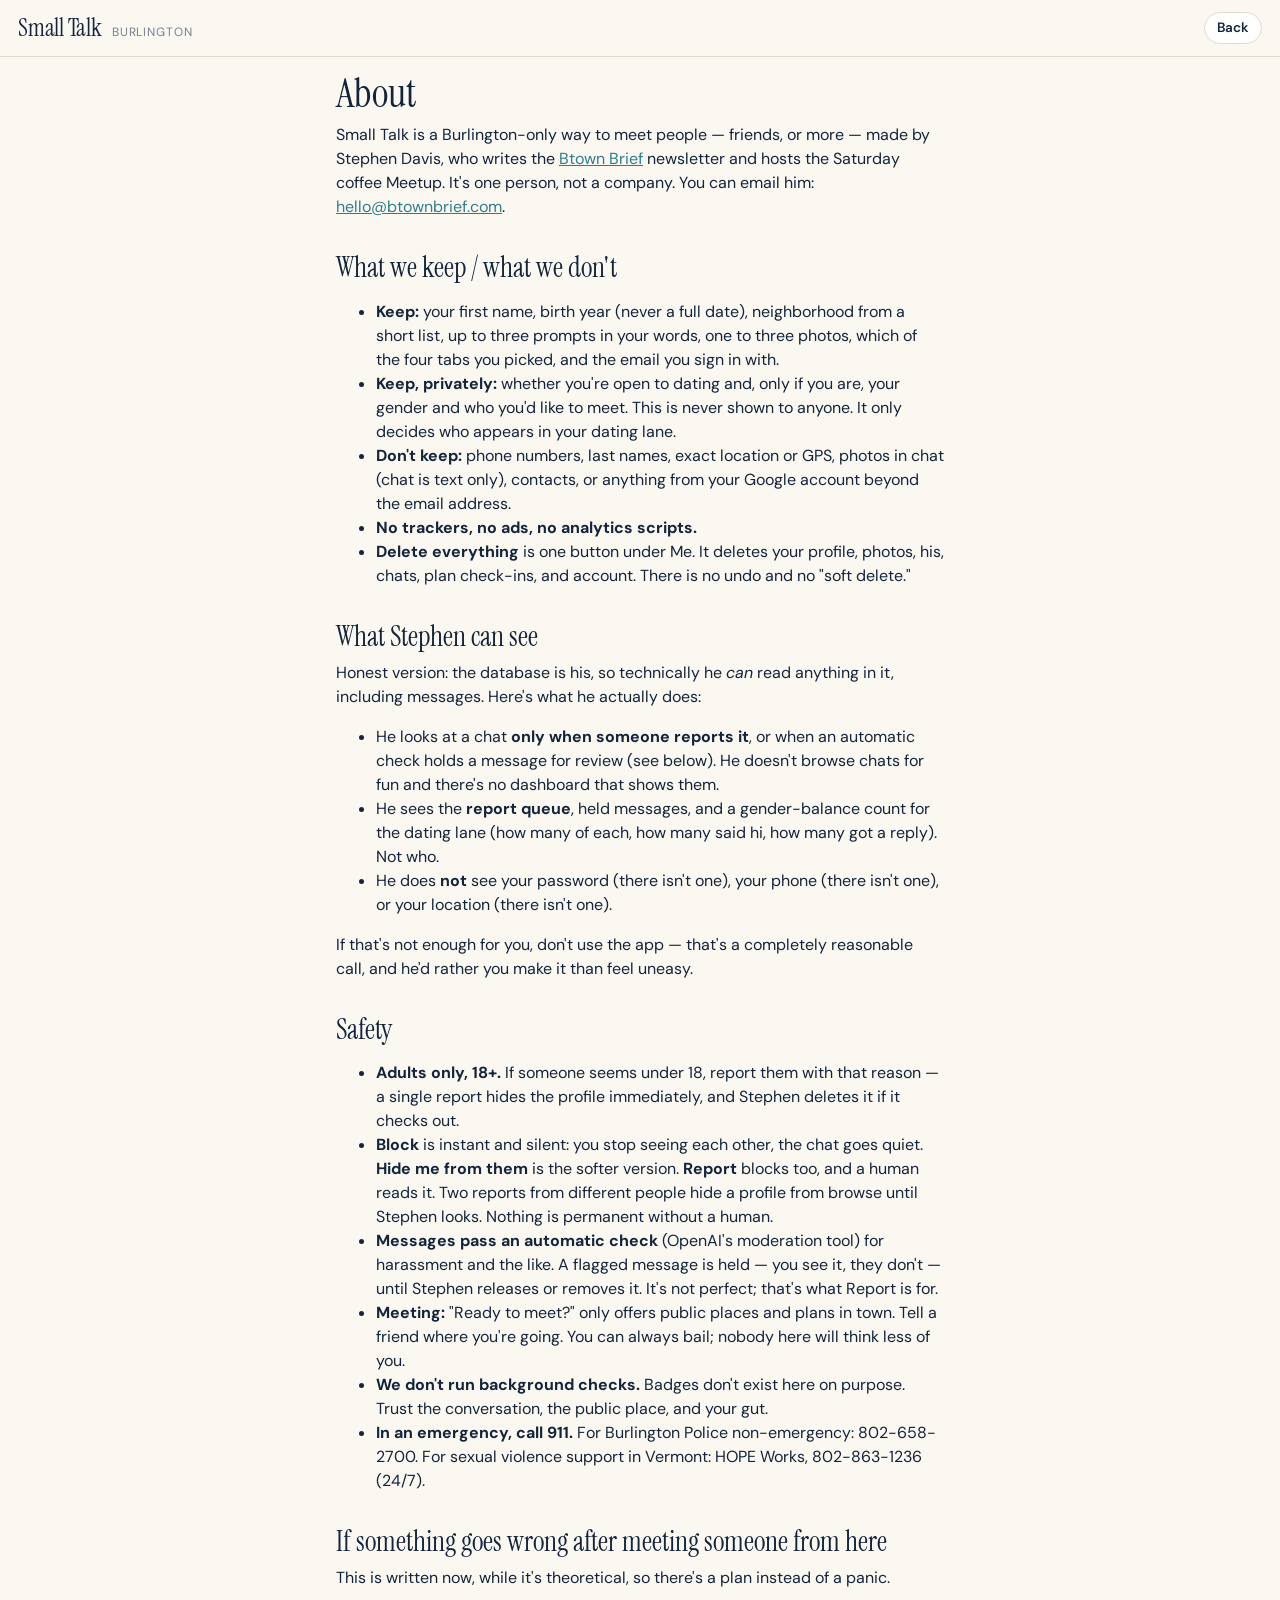
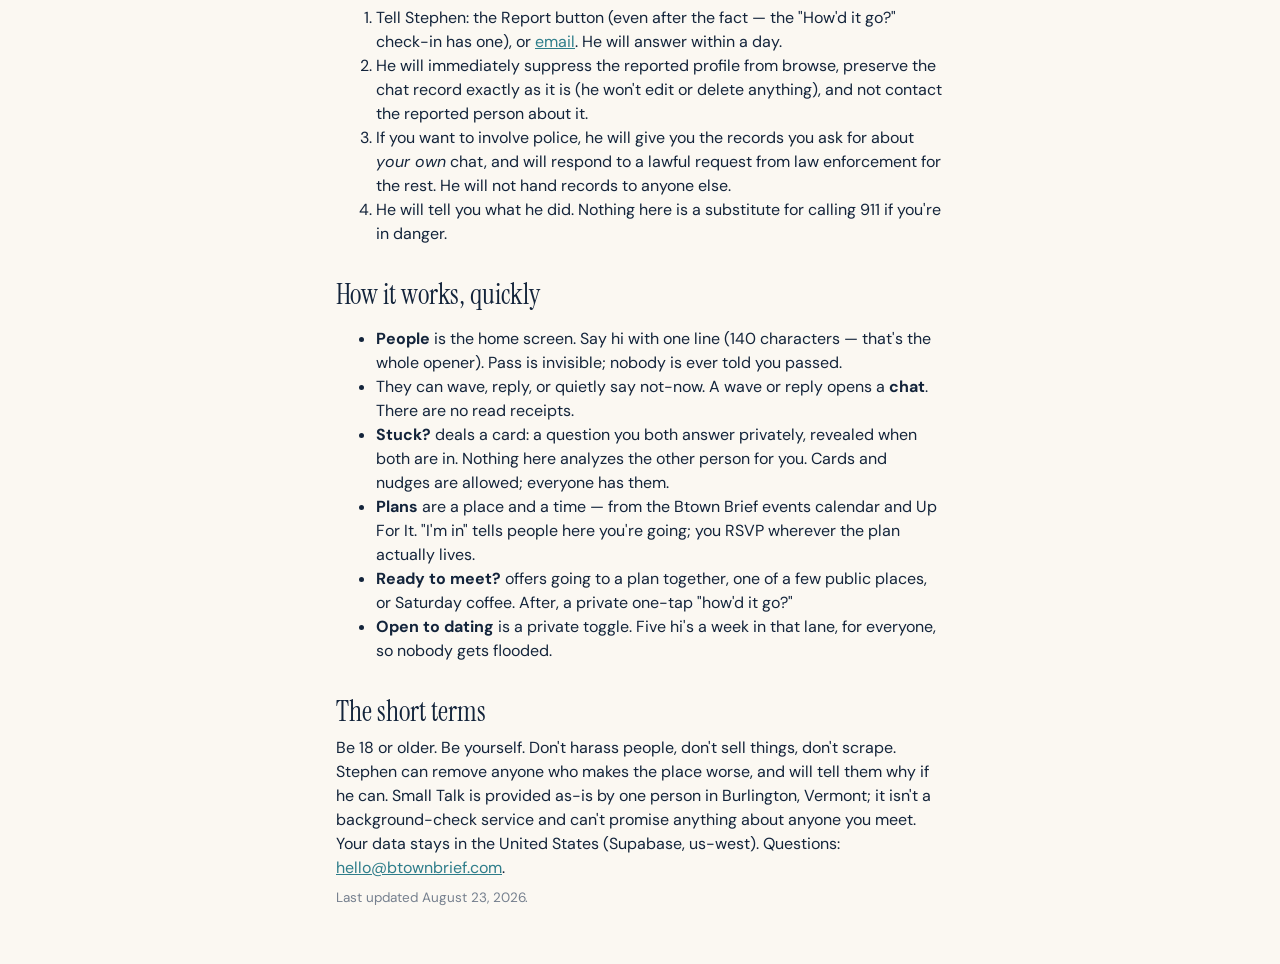
==== about.html @ 81dd1194 "Small Talk: Burlington friends+dating app — people home, private dating lane, hi-with-one-line, card" ====
<!doctype html>
<html lang="en">
<head>
<meta charset="utf-8">
<meta name="viewport" content="width=device-width, initial-scale=1">
<title>About Small Talk</title>
<meta name="robots" content="noindex">
<link rel="icon" href="icon.svg" type="image/svg+xml">
<link rel="stylesheet" href="https://fonts.googleapis.com/css2?family=Instrument+Serif:ital@0;1&family=DM+Sans:opsz,wght@9..40,400;9..40,500;9..40,600&display=swap">
<link rel="stylesheet" href="css/style.css">
<style>
  main { max-width: 640px; }
  article p, article li { max-width: 66ch; }
  article h2 { margin-top: 34px; }
  article h3 { margin-top: 22px; font-size: 20px; }
</style>
</head>
<body class="no-tabbar">
<header class="top"><div class="brand"><a class="wordmark" href="./" style="text-decoration:none;color:inherit">Small Talk</a><span class="place">Burlington</span></div><a class="btn sm" href="./">Back</a></header>
<main>
<article>
  <h1>About</h1>
  <p class="lede">Small Talk is a Burlington-only way to meet people — friends, or more — made by Stephen Davis, who writes the <a href="https://www.btownbrief.com" rel="noopener">Btown Brief</a> newsletter and hosts the Saturday coffee Meetup. It's one person, not a company. You can email him: <a href="mailto:hello@btownbrief.com">hello@btownbrief.com</a>.</p>

  <h2 id="keep">What we keep / what we don't</h2>
  <ul>
    <li><b>Keep:</b> your first name, birth year (never a full date), neighborhood from a short list, up to three prompts in your words, one to three photos, which of the four tabs you picked, and the email you sign in with.</li>
    <li><b>Keep, privately:</b> whether you're open to dating and, only if you are, your gender and who you'd like to meet. This is never shown to anyone. It only decides who appears in your dating lane.</li>
    <li><b>Don't keep:</b> phone numbers, last names, exact location or GPS, photos in chat (chat is text only), contacts, or anything from your Google account beyond the email address.</li>
    <li><b>No trackers, no ads, no analytics scripts.</b></li>
    <li><b>Delete everything</b> is one button under Me. It deletes your profile, photos, his, chats, plan check-ins, and account. There is no undo and no "soft delete."</li>
  </ul>

  <h2 id="see">What Stephen can see</h2>
  <p>Honest version: the database is his, so technically he <em>can</em> read anything in it, including messages. Here's what he actually does:</p>
  <ul>
    <li>He looks at a chat <b>only when someone reports it</b>, or when an automatic check holds a message for review (see below). He doesn't browse chats for fun and there's no dashboard that shows them.</li>
    <li>He sees the <b>report queue</b>, held messages, and a gender-balance count for the dating lane (how many of each, how many said hi, how many got a reply). Not who.</li>
    <li>He does <b>not</b> see your password (there isn't one), your phone (there isn't one), or your location (there isn't one).</li>
  </ul>
  <p>If that's not enough for you, don't use the app — that's a completely reasonable call, and he'd rather you make it than feel uneasy.</p>

  <h2 id="safety">Safety</h2>
  <ul>
    <li><b>Adults only, 18+.</b> If someone seems under 18, report them with that reason — a single report hides the profile immediately, and Stephen deletes it if it checks out.</li>
    <li><b>Block</b> is instant and silent: you stop seeing each other, the chat goes quiet. <b>Hide me from them</b> is the softer version. <b>Report</b> blocks too, and a human reads it. Two reports from different people hide a profile from browse until Stephen looks. Nothing is permanent without a human.</li>
    <li><b>Messages pass an automatic check</b> (OpenAI's moderation tool) for harassment and the like. A flagged message is held — you see it, they don't — until Stephen releases or removes it. It's not perfect; that's what Report is for.</li>
    <li><b>Meeting:</b> "Ready to meet?" only offers public places and plans in town. Tell a friend where you're going. You can always bail; nobody here will think less of you.</li>
    <li><b>We don't run background checks.</b> Badges don't exist here on purpose. Trust the conversation, the public place, and your gut.</li>
    <li><b>In an emergency, call 911.</b> For Burlington Police non-emergency: 802-658-2700. For sexual violence support in Vermont: HOPE Works, 802-863-1236 (24/7).</li>
  </ul>

  <h2 id="incident">If something goes wrong after meeting someone from here</h2>
  <p>This is written now, while it's theoretical, so there's a plan instead of a panic.</p>
  <ol>
    <li>Tell Stephen: the Report button (even after the fact — the "How'd it go?" check-in has one), or <a href="mailto:hello@btownbrief.com">email</a>. He will answer within a day.</li>
    <li>He will immediately suppress the reported profile from browse, preserve the chat record exactly as it is (he won't edit or delete anything), and not contact the reported person about it.</li>
    <li>If you want to involve police, he will give you the records you ask for about <em>your own</em> chat, and will respond to a lawful request from law enforcement for the rest. He will not hand records to anyone else.</li>
    <li>He will tell you what he did. Nothing here is a substitute for calling 911 if you're in danger.</li>
  </ol>

  <h2 id="how">How it works, quickly</h2>
  <ul>
    <li><b>People</b> is the home screen. Say hi with one line (140 characters — that's the whole opener). Pass is invisible; nobody is ever told you passed.</li>
    <li>They can wave, reply, or quietly say not-now. A wave or reply opens a <b>chat</b>. There are no read receipts.</li>
    <li><b>Stuck?</b> deals a card: a question you both answer privately, revealed when both are in. Nothing here analyzes the other person for you. Cards and nudges are allowed; everyone has them.</li>
    <li><b>Plans</b> are a place and a time — from the Btown Brief events calendar and Up For It. "I'm in" tells people here you're going; you RSVP wherever the plan actually lives.</li>
    <li><b>Ready to meet?</b> offers going to a plan together, one of a few public places, or Saturday coffee. After, a private one-tap "how'd it go?"</li>
    <li><b>Open to dating</b> is a private toggle. Five hi's a week in that lane, for everyone, so nobody gets flooded.</li>
  </ul>

  <h2 id="terms">The short terms</h2>
  <p>Be 18 or older. Be yourself. Don't harass people, don't sell things, don't scrape. Stephen can remove anyone who makes the place worse, and will tell them why if he can. Small Talk is provided as-is by one person in Burlington, Vermont; it isn't a background-check service and can't promise anything about anyone you meet. Your data stays in the United States (Supabase, us-west). Questions: <a href="mailto:hello@btownbrief.com">hello@btownbrief.com</a>.</p>
  <p class="small muted">Last updated August 23, 2026.</p>
</article>
</main>
</body>
</html>
---- css/style.css ----
/* SMALL TALK — City Guide materials: warm paper, navy ink, lake teal,
   Instrument Serif + DM Sans. One accent. Dark mode by tokens only. */

:root {
  --paper: #FBF8F2; --paper-2: #F3EEE3; --card: #FFFFFF;
  --ink: #13243B; --ink-2: #3E4A5C; --ink-3: #76808F; --line: #E2DBCC;
  --teal: #2E7D8A; --teal-ink: #FFFFFF; --teal-soft: #DCEBEC;
  --rose: #B5524F; --rose-soft: #F3E1DF;
  --good: #3B7A4B; --warn: #A36A1C;
  --shadow: 0 12px 32px rgba(19, 36, 59, .14);
  --r: 14px; --r-sm: 9px;
  --serif: "Instrument Serif", Georgia, "Times New Roman", serif;
  --sans: "DM Sans", -apple-system, BlinkMacSystemFont, "Segoe UI", sans-serif;
  --tabbar: 64px;
  color-scheme: light dark;
}
@media (prefers-color-scheme: dark) {
  :root:not([data-theme="light"]) {
    --paper: #0F1A29; --paper-2: #16233A; --card: #121D30;
    --ink: #EDE7DA; --ink-2: #C7C0B1; --ink-3: #8E8A80; --line: #26344A;
    --teal: #5FB0BC; --teal-ink: #08202A; --teal-soft: #17333B;
    --rose: #E08A86; --rose-soft: #3B2323; --good: #7FBF8E; --warn: #D9A35A;
    --shadow: 0 12px 32px rgba(0, 0, 0, .5);
  }
}
:root[data-theme="dark"] {
  --paper: #0F1A29; --paper-2: #16233A; --card: #121D30;
  --ink: #EDE7DA; --ink-2: #C7C0B1; --ink-3: #8E8A80; --line: #26344A;
  --teal: #5FB0BC; --teal-ink: #08202A; --teal-soft: #17333B;
  --rose: #E08A86; --rose-soft: #3B2323; --good: #7FBF8E; --warn: #D9A35A;
  --shadow: 0 12px 32px rgba(0, 0, 0, .5);
}

* { box-sizing: border-box; }
[hidden] { display: none !important; }
html { -webkit-text-size-adjust: 100%; }
body {
  margin: 0; background: var(--paper); color: var(--ink);
  font: 16px/1.5 var(--sans); -webkit-font-smoothing: antialiased;
  min-height: 100dvh; padding-bottom: calc(var(--tabbar) + env(safe-area-inset-bottom));
}
body.no-tabbar { padding-bottom: 24px; }
a { color: var(--teal); }
button { font: inherit; color: inherit; }
button, [role="button"] { cursor: pointer; }
:focus-visible { outline: 2px solid var(--teal); outline-offset: 2px; }
.skip { position: absolute; left: -999px; top: 8px; background: var(--teal); color: var(--teal-ink); padding: 6px 10px; border-radius: 6px; z-index: 50; }
.skip:focus { left: 8px; }
.sr { position: absolute; width: 1px; height: 1px; overflow: hidden; clip: rect(0 0 0 0); white-space: nowrap; }
h1, h2, h3 { font-family: var(--serif); font-weight: 400; line-height: 1.1; margin: 0; text-wrap: balance; }
h1 { font-size: 40px; } h2 { font-size: 28px; } h3 { font-size: 22px; }
p { margin: 8px 0; }
.muted { color: var(--ink-3); }
.small { font-size: 13.5px; }
.tiny { font-size: 12px; }
hr { border: 0; border-top: 1px solid var(--line); margin: 18px 0; }

/* top bar */
.top { position: sticky; top: 0; z-index: 5; display: flex; align-items: center; justify-content: space-between; padding: calc(10px + env(safe-area-inset-top)) 18px 10px; background: color-mix(in srgb, var(--paper) 92%, transparent); backdrop-filter: blur(10px); border-bottom: 1px solid var(--line); }
.brand { display: flex; align-items: baseline; gap: 10px; }
.wordmark { font-family: var(--serif); font-size: 24px; letter-spacing: -.01em; }
.place { font-size: 12px; letter-spacing: .08em; text-transform: uppercase; color: var(--ink-3); }
.top-right { display: flex; gap: 8px; align-items: center; }

main { max-width: 640px; margin: 0 auto; padding: 14px 16px 24px; overflow-x: clip; }
body { overflow-x: hidden; }

/* buttons */
.btn { display: inline-flex; align-items: center; justify-content: center; gap: 8px; border: 1px solid var(--line); background: var(--card); color: var(--ink); border-radius: 999px; padding: 10px 16px; font-weight: 600; font-size: 15px; line-height: 1.2; min-height: 42px; text-decoration: none; }
.btn:disabled { opacity: .5; cursor: default; }
.btn.primary { background: var(--teal); border-color: var(--teal); color: var(--teal-ink); }
.btn.ghost { background: transparent; }
.btn.quiet { border-color: transparent; background: transparent; color: var(--ink-2); }
.btn.danger { color: var(--rose); border-color: var(--rose-soft); background: var(--rose-soft); }
.btn.block { width: 100%; }
.btn.sm { padding: 6px 12px; min-height: 32px; font-size: 13.5px; }
.btn .g { width: 18px; height: 18px; }
.row { display: flex; gap: 10px; align-items: center; }
.row.between { justify-content: space-between; }
.row.wrap { flex-wrap: wrap; }
.stack { display: grid; gap: 10px; }
.stack.tight { gap: 6px; }

/* chips */
.chips { display: flex; gap: 8px; overflow-x: auto; padding: 2px 0 8px; scrollbar-width: none; }
.chips::-webkit-scrollbar { display: none; }
.chip { flex: none; border: 1px solid var(--line); background: var(--card); border-radius: 999px; padding: 6px 12px; font-size: 14px; font-weight: 500; color: var(--ink-2); }
.chip.on { background: var(--teal-soft); border-color: var(--teal); color: var(--teal); }
.chip.pill { pointer-events: none; }
.tag { display: inline-block; border-radius: 999px; padding: 2px 9px; font-size: 12.5px; background: var(--teal-soft); color: var(--teal); font-weight: 500; }
.tag.rose { background: var(--rose-soft); color: var(--rose); }

/* segmented control (lanes) */
.seg { display: inline-flex; border: 1px solid var(--line); border-radius: 999px; padding: 3px; background: var(--card); }
.seg button { border: 0; background: transparent; border-radius: 999px; padding: 6px 14px; font-weight: 600; font-size: 13.5px; color: var(--ink-2); }
.seg button.on { background: var(--teal); color: var(--teal-ink); }

/* cards (people) */
.deck { display: grid; gap: 14px; }
.pcard { background: var(--card); border: 1px solid var(--line); border-radius: var(--r); overflow: hidden; box-shadow: 0 1px 0 rgba(19,36,59,.04); }
.pcard .photo { position: relative; aspect-ratio: 4 / 5; background: var(--paper-2); overflow: hidden; }
.pcard .photo img { width: 100%; height: 100%; object-fit: cover; display: block; }
.pcard .photo .dots { position: absolute; top: 10px; left: 0; right: 0; display: flex; gap: 4px; justify-content: center; }
.pcard .photo .dots i { width: 22px; height: 3px; border-radius: 2px; background: rgba(255,255,255,.55); }
.pcard .photo .dots i.on { background: #fff; }
.pcard .body { padding: 12px 14px 14px; }
.pcard .name { font-family: var(--serif); font-size: 26px; line-height: 1.05; }
.pcard .name small { font-family: var(--sans); font-size: 14px; color: var(--ink-3); margin-left: 8px; }
.pcard .meta { color: var(--ink-3); font-size: 13.5px; margin-top: 2px; }
.pcard .prompt { margin-top: 10px; padding: 10px 12px; background: var(--paper-2); border-radius: var(--r-sm); }
.pcard .prompt .q { font-size: 12px; color: var(--ink-3); letter-spacing: .02em; }
.pcard .prompt .a { font-size: 15.5px; margin-top: 2px; }
.pcard .plan { margin-top: 10px; font-size: 13.5px; color: var(--teal); font-weight: 500; }
.pcard .actions { display: flex; gap: 10px; margin-top: 12px; }
.pcard .actions .btn { flex: 1; }
.pcard .hi-sent { margin-top: 12px; text-align: center; color: var(--ink-3); font-size: 14px; }

/* empty states */
.empty { text-align: center; padding: 36px 20px; color: var(--ink-2); }
.empty h3 { margin-bottom: 6px; }

/* plans */
.plan-list { display: grid; gap: 10px; }
.plan { background: var(--card); border: 1px solid var(--line); border-radius: var(--r); padding: 12px 14px; display: grid; grid-template-columns: 1fr auto; gap: 6px 12px; align-items: start; }
.plan .t { font-weight: 600; font-size: 16px; }
.plan .m { color: var(--ink-3); font-size: 13.5px; }
.plan .who { font-size: 13px; color: var(--teal); margin-top: 4px; }
.plan .cta { grid-column: 2; grid-row: 1 / span 3; align-self: center; }
.plan.standing { border-style: dashed; }
.plan a { text-decoration: none; }

/* inbox */
.inbox-list { display: grid; gap: 8px; }
.hi-row, .chat-row { display: grid; grid-template-columns: 48px 1fr auto; gap: 12px; align-items: center; background: var(--card); border: 1px solid var(--line); border-radius: var(--r); padding: 10px 12px; text-align: left; width: 100%; }
.avatar { width: 48px; height: 48px; border-radius: 50%; object-fit: cover; background: var(--paper-2); }
.hi-row > *, .chat-row > *, .plan > * { min-width: 0; }
.hi-row .n, .chat-row .n { font-weight: 600; }
.hi-row .note, .chat-row .last { color: var(--ink-2); font-size: 14px; overflow: hidden; text-overflow: ellipsis; white-space: nowrap; }
.hi-row .acts { display: flex; gap: 6px; }
.section-h { display: flex; align-items: baseline; justify-content: space-between; margin: 18px 0 8px; }
.section-h h3 { font-size: 20px; }

/* chat */
.chat { display: flex; flex-direction: column; height: calc(100dvh - var(--topbar, 62px) - var(--tabbar) - env(safe-area-inset-bottom) - 14px); }
.chat-head { display: flex; align-items: center; gap: 10px; padding: 4px 0 10px; border-bottom: 1px solid var(--line); }
.chat-head .n { font-weight: 600; }
.chat-head .m { color: var(--ink-3); font-size: 13px; }
.msgs { flex: 1; min-height: 0; overflow-y: auto; display: flex; flex-direction: column; gap: 8px; padding: 14px 2px; overscroll-behavior: contain; }
.bubble { max-width: 82%; min-width: 0; padding: 9px 13px; border-radius: 16px; background: var(--card); border: 1px solid var(--line); font-size: 15.5px; white-space: pre-wrap; word-break: break-word; }
.bubble.me { align-self: flex-end; background: var(--teal-soft); border-color: var(--teal-soft); }
.bubble.held { opacity: .7; border-style: dashed; }
.bubble .t { display: block; font-size: 11px; color: var(--ink-3); margin-top: 3px; }
.card-q { align-self: stretch; border: 1px dashed var(--teal); background: var(--teal-soft); border-radius: var(--r); padding: 12px 14px; }
.card-q .k { font-size: 11.5px; letter-spacing: .06em; text-transform: uppercase; color: var(--teal); font-weight: 600; }
.card-q .q { font-family: var(--serif); font-size: 21px; margin: 4px 0 8px; }
.card-q .ans { background: var(--card); border-radius: var(--r-sm); padding: 8px 10px; margin-top: 6px; font-size: 14.5px; }
.card-q .ans b { display: block; font-size: 12px; color: var(--ink-3); }
.meet-card { align-self: stretch; background: var(--card); border: 1px solid var(--line); border-radius: var(--r); padding: 12px 14px; }
.meet-card .k { font-size: 11.5px; letter-spacing: .06em; text-transform: uppercase; color: var(--ink-3); font-weight: 600; }
.meet-card .t { font-weight: 600; font-size: 16px; margin-top: 2px; }
.compose { background: var(--paper); padding: 8px 0 2px; display: grid; grid-template-columns: 1fr auto auto; gap: 8px; align-items: end; border-top: 1px solid var(--line); }
.compose textarea { resize: none; border: 1px solid var(--line); border-radius: 18px; padding: 10px 14px; font: inherit; background: var(--card); color: var(--ink); max-height: 120px; min-height: 42px; }
.compose .stuck { border: 1px solid var(--teal); color: var(--teal); background: var(--card); border-radius: 999px; padding: 0 12px; height: 42px; font-weight: 600; font-size: 13.5px; }
.compose .send { height: 42px; min-width: 42px; border-radius: 999px; background: var(--teal); color: var(--teal-ink); border: 0; font-weight: 700; padding: 0 14px; }
.compose .send:disabled { opacity: .45; }

/* forms */
label.f { display: grid; gap: 6px; font-size: 14px; color: var(--ink-2); font-weight: 500; }
input[type="text"], input[type="email"], input[type="number"], select, textarea.f { width: 100%; border: 1px solid var(--line); border-radius: var(--r-sm); padding: 11px 12px; font: inherit; font-size: 16px; background: var(--card); color: var(--ink); }
textarea.f { min-height: 72px; resize: vertical; }
.err { color: var(--rose); font-size: 13px; }
.counter { text-align: right; font-size: 12px; color: var(--ink-3); }
.toggle { display: flex; align-items: center; justify-content: space-between; gap: 12px; padding: 12px 0; border-bottom: 1px solid var(--line); }
.toggle input { width: 22px; height: 22px; accent-color: var(--teal); }
.photos { display: grid; grid-template-columns: repeat(3, 1fr); gap: 10px; }
.photos .slot { position: relative; aspect-ratio: 4 / 5; border: 1px dashed var(--line); border-radius: var(--r-sm); overflow: hidden; background: var(--paper-2); display: grid; place-items: center; color: var(--ink-3); font-size: 28px; cursor: pointer; }
.photos .slot img { width: 100%; height: 100%; object-fit: cover; }
.photos .slot input { position: absolute; inset: 0; opacity: 0; cursor: pointer; }
.photos .slot .x { position: absolute; top: 6px; right: 6px; background: rgba(0,0,0,.55); color: #fff; border: 0; border-radius: 999px; width: 26px; height: 26px; font-size: 14px; }

/* landing */
.hero { padding: 18px 0 8px; }
.hero h1 { font-size: 44px; }
.hero .lede { font-size: 18px; color: var(--ink-2); max-width: 34ch; }
.keep { background: var(--paper-2); border-radius: var(--r); padding: 12px 14px; font-size: 14px; }
.keep b { display: block; margin-bottom: 4px; }
.keep ul { margin: 0; padding-left: 18px; }
.frag { display: flex; gap: 8px; flex-wrap: wrap; }
.frag span { background: var(--card); border: 1px solid var(--line); border-radius: 999px; padding: 5px 10px; font-size: 13px; color: var(--ink-2); }
.steps { counter-reset: s; display: grid; gap: 4px; }
.steps li { list-style: none; display: grid; grid-template-columns: 22px 1fr; gap: 8px; font-size: 14.5px; }
.steps li::before { counter-increment: s; content: counter(s); width: 22px; height: 22px; border-radius: 50%; background: var(--teal-soft); color: var(--teal); font-size: 12px; font-weight: 700; display: grid; place-items: center; }
.onb-head { display: flex; align-items: baseline; justify-content: space-between; margin-bottom: 10px; }
.onb-head .step { font-size: 12px; color: var(--ink-3); letter-spacing: .06em; text-transform: uppercase; }

/* tab bar */
.tabbar { position: fixed; left: 0; right: 0; bottom: 0; height: calc(var(--tabbar) + env(safe-area-inset-bottom)); padding-bottom: env(safe-area-inset-bottom); display: grid; grid-template-columns: repeat(4, 1fr); background: color-mix(in srgb, var(--paper) 94%, transparent); backdrop-filter: blur(10px); border-top: 1px solid var(--line); z-index: 5; }
.tabbar button { position: relative; border: 0; background: transparent; display: grid; place-items: center; gap: 2px; font-size: 11.5px; font-weight: 600; color: var(--ink-3); padding-top: 8px; }
.tabbar button .ico { font-size: 20px; line-height: 1; }
.tabbar button.on { color: var(--teal); }
.tabbar .badge { position: absolute; top: 6px; left: calc(50% + 6px); background: var(--rose); color: #fff; font-size: 10.5px; border-radius: 999px; padding: 1px 6px; }

/* sheet */
.sheet-host { position: fixed; inset: 0; z-index: 20; }
.scrim { position: absolute; inset: 0; background: rgba(10, 20, 35, .45); }
.sheet { position: absolute; left: 0; right: 0; bottom: 0; max-height: 92dvh; overflow: auto; background: var(--paper); border-radius: 18px 18px 0 0; padding: 14px 18px calc(18px + env(safe-area-inset-bottom)); box-shadow: var(--shadow); }
.sheet::before { content: ""; display: block; width: 40px; height: 4px; border-radius: 2px; background: var(--line); margin: 0 auto 12px; }
@media (min-width: 640px) { .sheet { left: 50%; right: auto; transform: translateX(-50%); width: 560px; bottom: 24px; border-radius: 18px; } }
.sheet h2 { margin-bottom: 6px; }
.opt { display: grid; gap: 2px; text-align: left; width: 100%; background: var(--card); border: 1px solid var(--line); border-radius: var(--r); padding: 12px 14px; }
.opt.pick { border-color: var(--teal); background: var(--teal-soft); }
.opt b { font-size: 15.5px; }
.opt .m { color: var(--ink-3); font-size: 13.5px; }
.opt .why { color: var(--teal); font-size: 13px; }

/* toast */
.toast { position: fixed; left: 50%; bottom: calc(var(--tabbar) + 16px + env(safe-area-inset-bottom)); transform: translateX(-50%); background: var(--ink); color: var(--paper); padding: 10px 16px; border-radius: 999px; font-size: 14px; z-index: 30; max-width: 90vw; text-align: center; box-shadow: var(--shadow); }

/* me */
.me-head { display: flex; gap: 14px; align-items: center; }
.me-head .avatar { width: 64px; height: 64px; }
.kv { display: grid; grid-template-columns: 1fr auto; gap: 8px; padding: 12px 0; border-bottom: 1px solid var(--line); align-items: center; }
.kv .k { font-weight: 500; }
.kv .v { color: var(--ink-3); font-size: 14px; }

@media (prefers-reduced-motion: no-preference) {
  .sheet { animation: up .22s ease-out; }
  @keyframes up { from { transform: translateY(12px); opacity: .6; } to { transform: none; opacity: 1; } }
  @media (min-width: 640px) { @keyframes up { from { transform: translate(-50%, 12px); opacity: .6; } to { transform: translateX(-50%); opacity: 1; } } }
}
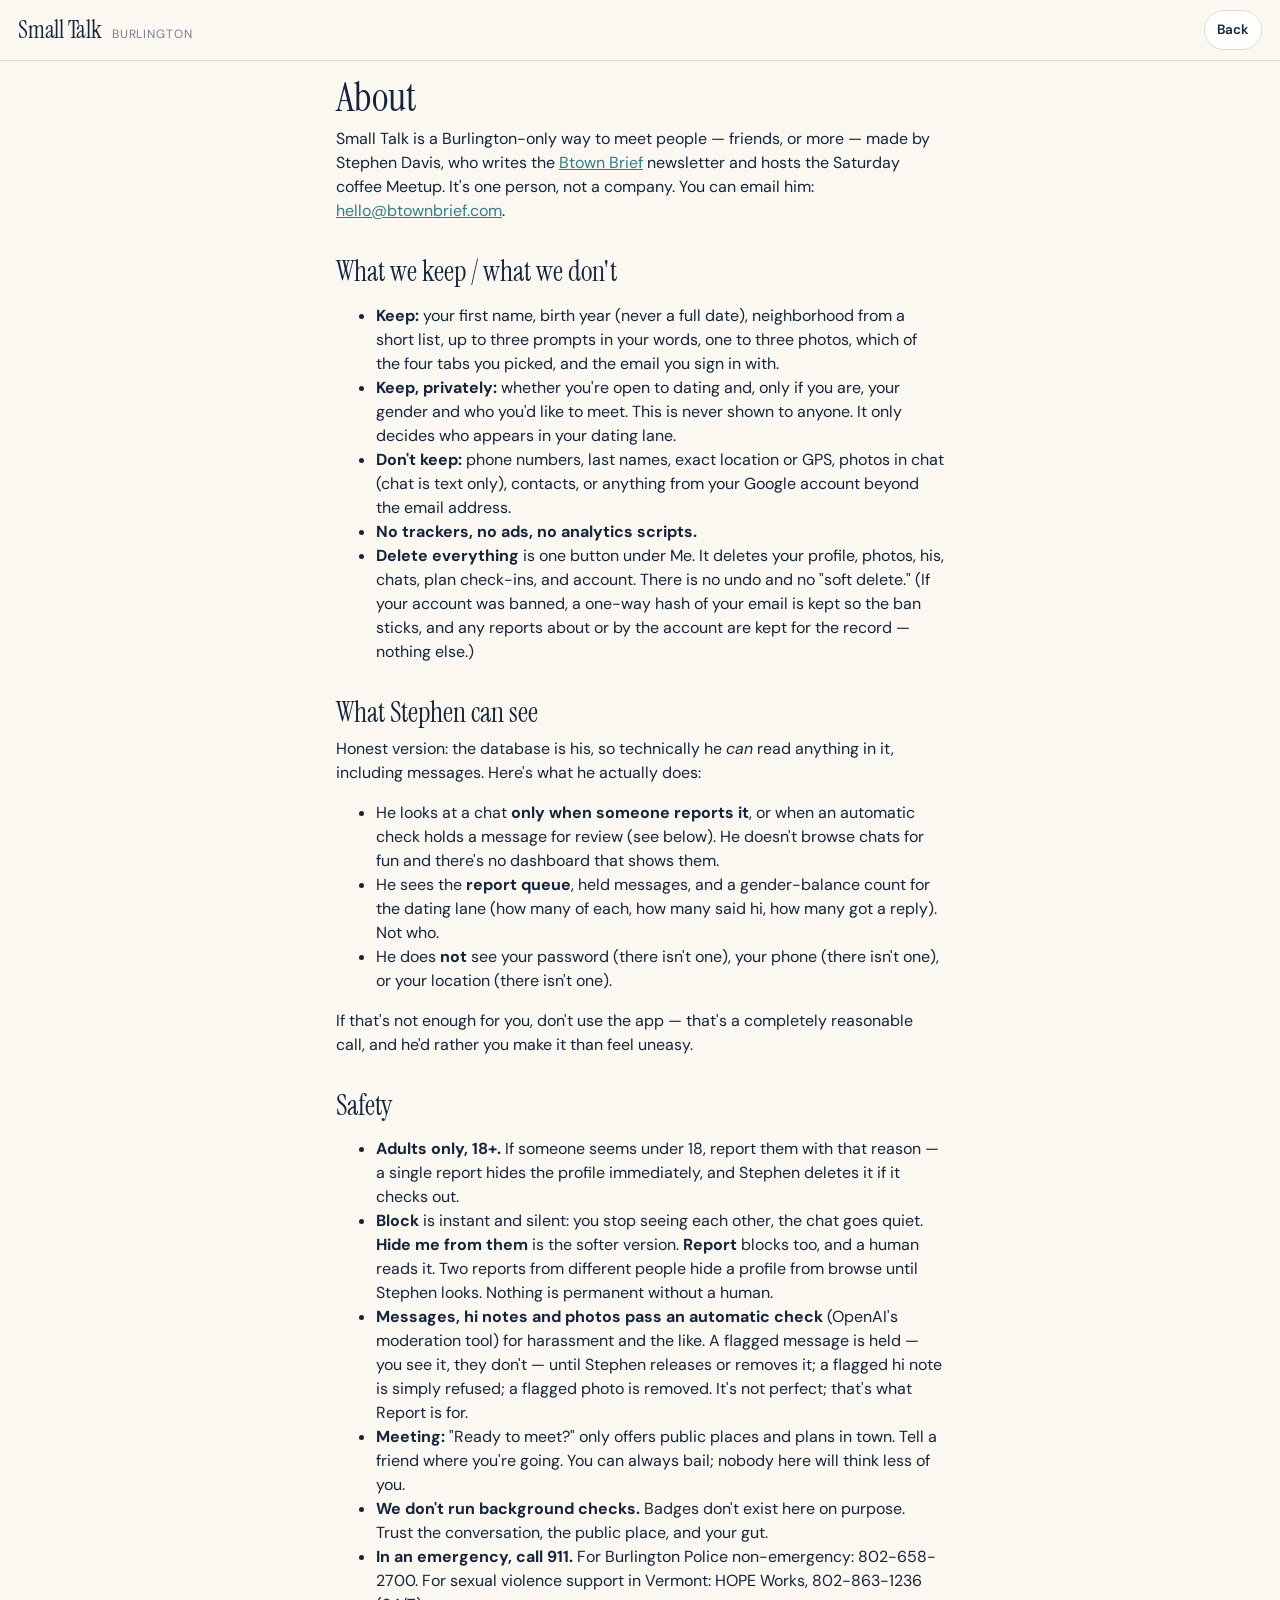
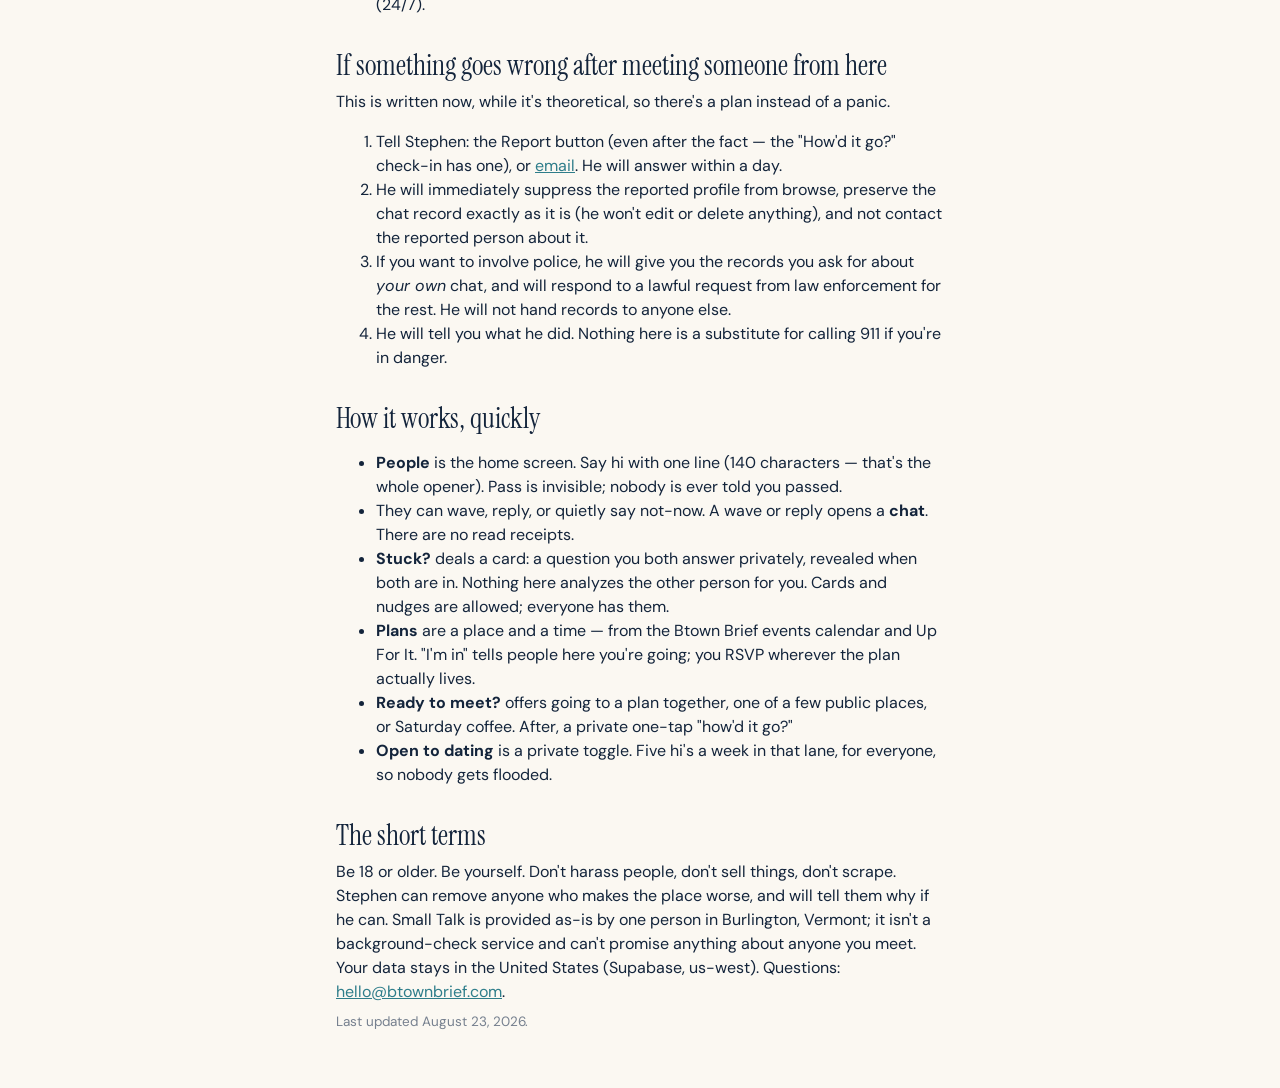
==== commit 827ab186: "Apply the independent code review: photo policy, ban enforcement, not-now deniability, card RLS, not" ====
--- a/about.html
+++ b/about.html
@@ -28,7 +28,7 @@
     <li><b>Keep, privately:</b> whether you're open to dating and, only if you are, your gender and who you'd like to meet. This is never shown to anyone. It only decides who appears in your dating lane.</li>
     <li><b>Don't keep:</b> phone numbers, last names, exact location or GPS, photos in chat (chat is text only), contacts, or anything from your Google account beyond the email address.</li>
     <li><b>No trackers, no ads, no analytics scripts.</b></li>
-    <li><b>Delete everything</b> is one button under Me. It deletes your profile, photos, his, chats, plan check-ins, and account. There is no undo and no "soft delete."</li>
+    <li><b>Delete everything</b> is one button under Me. It deletes your profile, photos, his, chats, plan check-ins, and account. There is no undo and no "soft delete." (If your account was banned, a one-way hash of your email is kept so the ban sticks, and any reports about or by the account are kept for the record — nothing else.)</li>
   </ul>
 
   <h2 id="see">What Stephen can see</h2>
@@ -44,7 +44,7 @@
   <ul>
     <li><b>Adults only, 18+.</b> If someone seems under 18, report them with that reason — a single report hides the profile immediately, and Stephen deletes it if it checks out.</li>
     <li><b>Block</b> is instant and silent: you stop seeing each other, the chat goes quiet. <b>Hide me from them</b> is the softer version. <b>Report</b> blocks too, and a human reads it. Two reports from different people hide a profile from browse until Stephen looks. Nothing is permanent without a human.</li>
-    <li><b>Messages pass an automatic check</b> (OpenAI's moderation tool) for harassment and the like. A flagged message is held — you see it, they don't — until Stephen releases or removes it. It's not perfect; that's what Report is for.</li>
+    <li><b>Messages, hi notes and photos pass an automatic check</b> (OpenAI's moderation tool) for harassment and the like. A flagged message is held — you see it, they don't — until Stephen releases or removes it; a flagged hi note is simply refused; a flagged photo is removed. It's not perfect; that's what Report is for.</li>
     <li><b>Meeting:</b> "Ready to meet?" only offers public places and plans in town. Tell a friend where you're going. You can always bail; nobody here will think less of you.</li>
     <li><b>We don't run background checks.</b> Badges don't exist here on purpose. Trust the conversation, the public place, and your gut.</li>
     <li><b>In an emergency, call 911.</b> For Burlington Police non-emergency: 802-658-2700. For sexual violence support in Vermont: HOPE Works, 802-863-1236 (24/7).</li>
--- a/css/style.css
+++ b/css/style.css
@@ -73,7 +73,7 @@
 .btn.quiet { border-color: transparent; background: transparent; color: var(--ink-2); }
 .btn.danger { color: var(--rose); border-color: var(--rose-soft); background: var(--rose-soft); }
 .btn.block { width: 100%; }
-.btn.sm { padding: 6px 12px; min-height: 32px; font-size: 13.5px; }
+.btn.sm { padding: 8px 12px; min-height: 40px; font-size: 13.5px; }
 .btn .g { width: 18px; height: 18px; }
 .row { display: flex; gap: 10px; align-items: center; }
 .row.between { justify-content: space-between; }
